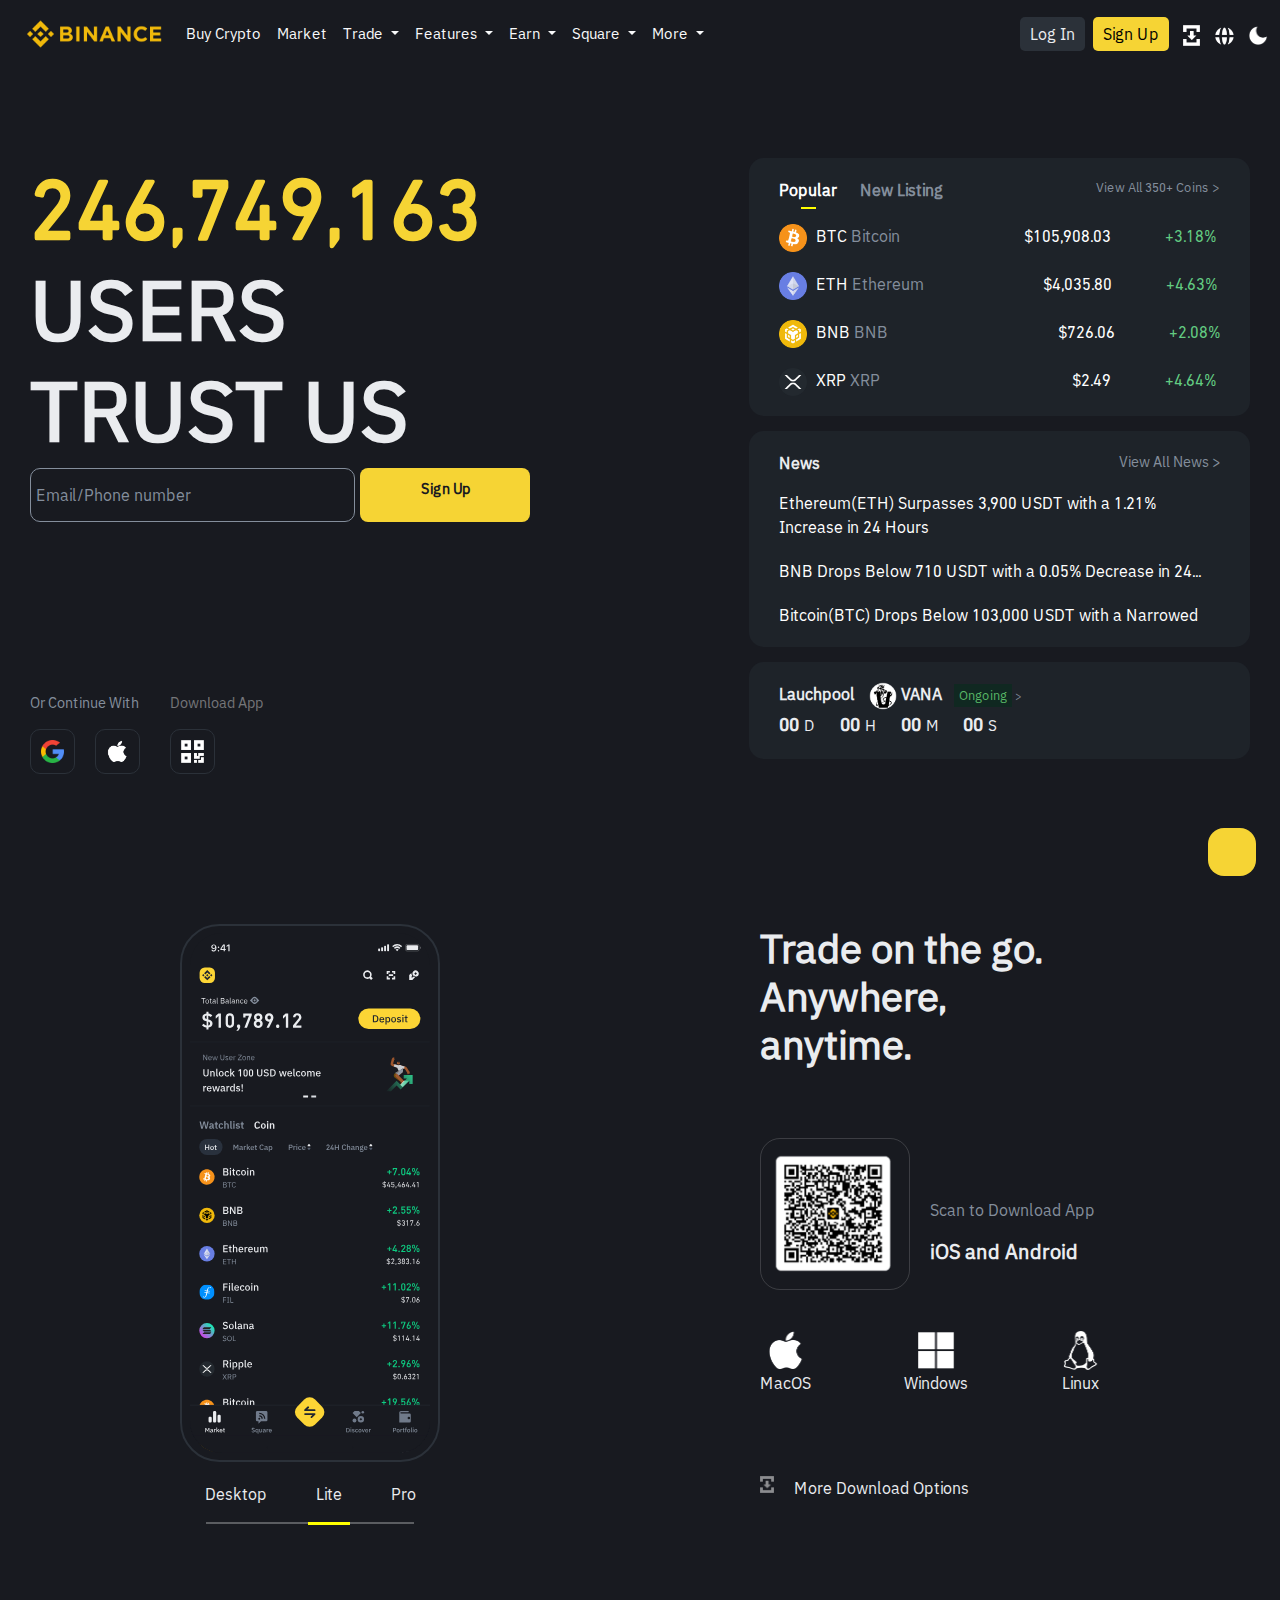
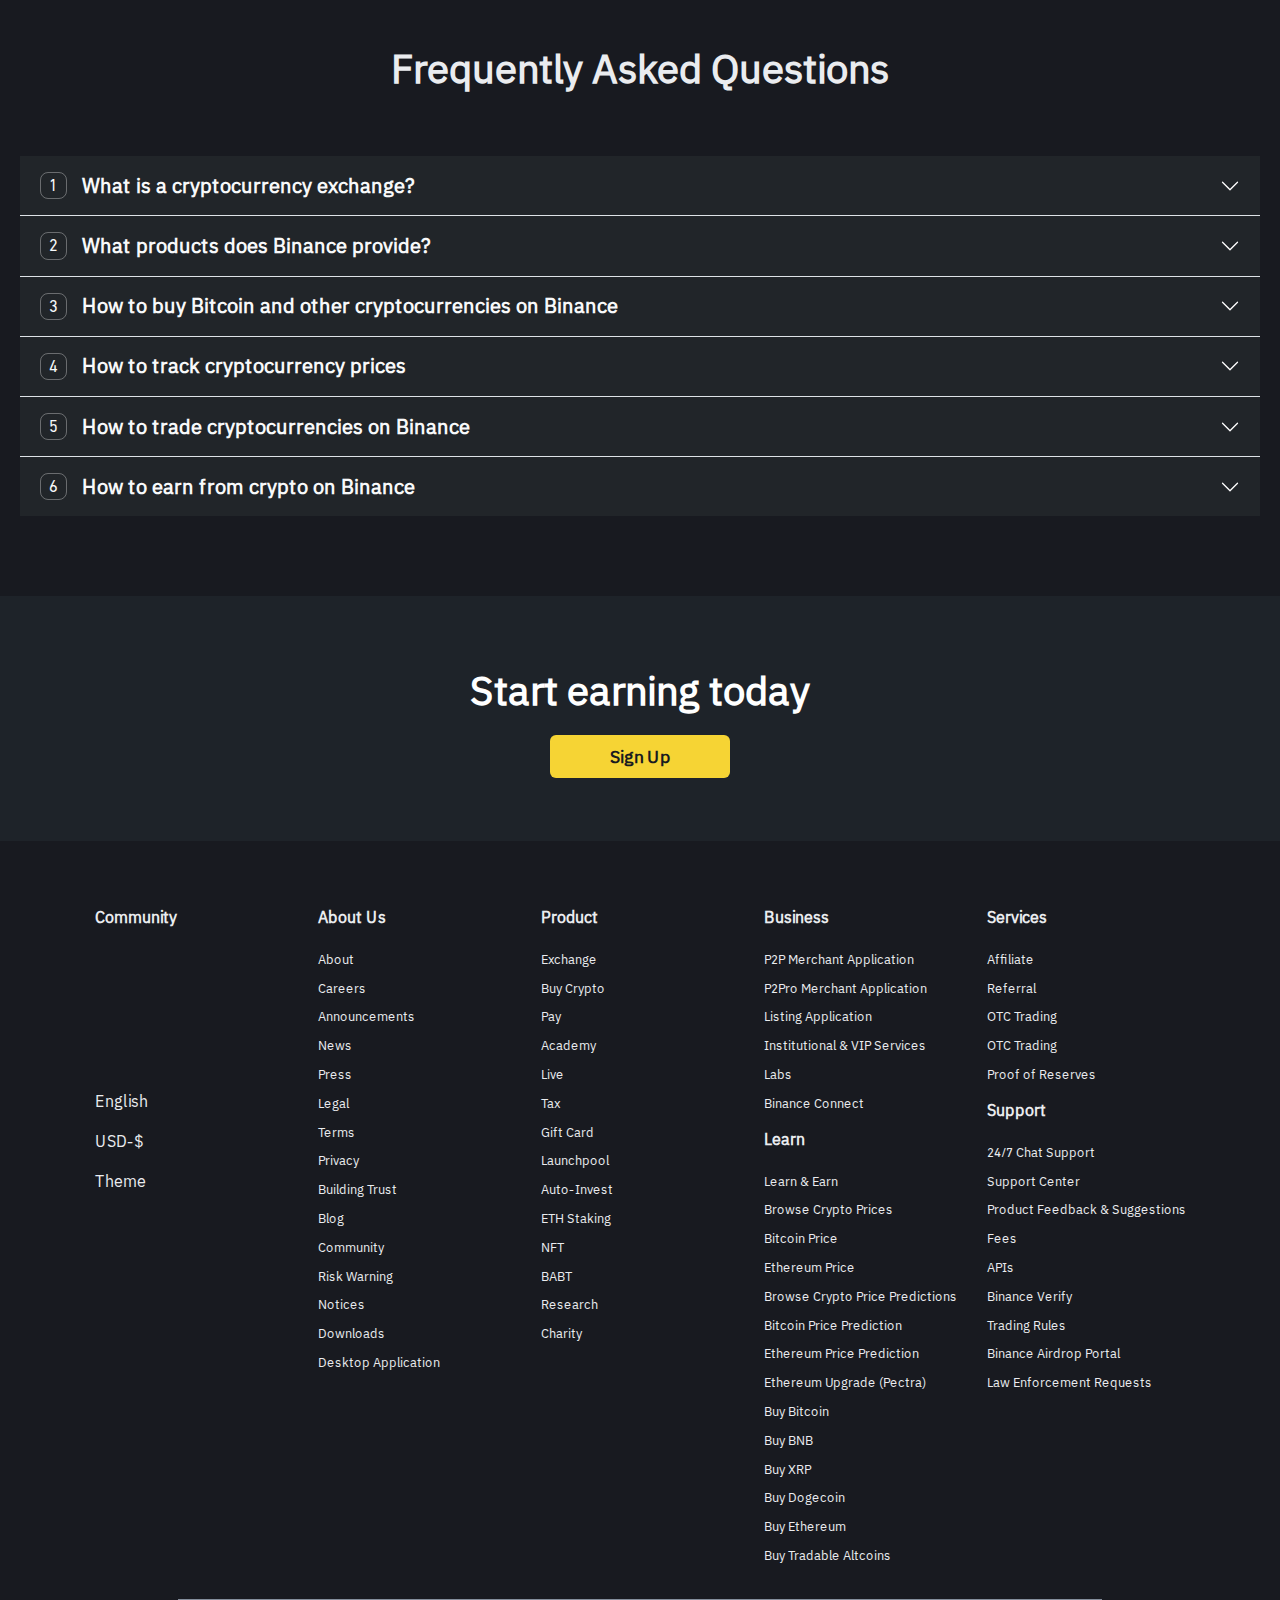
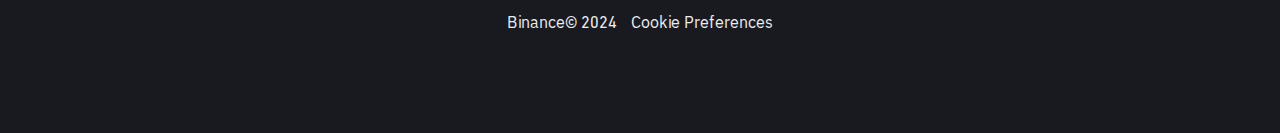
==== index.html @ 3553afa8 "All Files Added" ====
<!DOCTYPE html>
<html lang="en">
<head>
    <meta charset="UTF-8">
    <meta name="viewport" content="width=device-width, initial-scale=1.0">
    <link href="https://cdn.jsdelivr.net/npm/bootstrap@5.3.3/dist/css/bootstrap.min.css" rel="stylesheet" integrity="sha384-QWTKZyjpPEjISv5WaRU9OFeRpok6YctnYmDr5pNlyT2bRjXh0JMhjY6hW+ALEwIH" crossorigin="anonymous">
    <title>Binance</title>
    <link rel="website icon" type="png" href="./multimedia/image/Binance_Logo (2).png">
    <link rel="stylesheet" href="https://cdnjs.cloudflare.com/ajax/libs/font-awesome/6.7.1/css/all.min.css" integrity="sha512-5Hs3dF2AEPkpNAR7UiOHba+lRSJNeM2ECkwxUIxC1Q/FLycGTbNapWXB4tP889k5T5Ju8fs4b1P5z/iB4nMfSQ==" crossorigin="anonymous" referrerpolicy="no-referrer" />
    <link rel="stylesheet" href="/index.css">
    
</head>
<body>
    <nav class=".nav" >
        <nav class="navbar navbar-expand-lg " style="margin-top: -15px; margin-left: 15px;">
            <div class="container-fluid">
              <a class="navbar-brand" href="/index.html">
                <img src="/multimedia/image/binance logo.png" class="logo" alt="">
              </a>
              <button class="navbar-toggler" type="button" data-bs-toggle="collapse" data-bs-target="#navbarNavDropdown" aria-controls="navbarNavDropdown" aria-expanded="false" aria-label="Toggle navigation">
                <span class="navbar-toggler-icon"></span>
              </button>
              <div class="collapse navbar-collapse" id="navbarNavDropdown">
                <ul class="navbar-nav">
                  <li class="nav-item">
                    <a class="nav-link active text-light" aria-current="page" href="#" style="font-size: 15px;">Buy Crypto</a>
                  </li>
                  <li class="nav-item">
                    <a class="nav-link text-light" href="/pages/Market.html" style="font-size: 15px;" >Market</a>
                  </li>
                  <li class="nav-item dropdown" style="font-size: 15px;" >
                    <a class="nav-link dropdown-toggle  text-light" href="#" role="button" data-bs-toggle="dropdown" aria-expanded="false">
                      Trade
                    </a>
                    <ul class="dropdown-menu bg-dark" style="font-size: 15px;">
                      <div class="dropdown-item bg-dark text-light">
                        <div>
                            <div style="color: rgb(92,100,113); margin-bottom: 20px;">Basic</div>
                            <div class="dropdown-item-menu">
                                <div style="margin-right: 10px;">
                                    <i class="fa-solid fa-check-to-slot" style="color: #e5ba1f;"></i>
                                </div>
                                <a style="text-decoration: none;" href="#">
                                    <div style="font-size: 14px;font-weight: 500;line-height: 22px; color: white;">Spot</div>
                                    <p style="width: 245px; text-wrap: wrap; font-size: 12px;font-weight: 400;line-height: 18px;color: rgb(92,100,113);">Buy and sell on the Spot market with advanced tools</p>
                                </a>
                            </div>
                            <div class="dropdown-item-menu">
                                <div style="margin-right: 10px;">
                                    <i class="fa-solid fa-check-to-slot" style="color: #e5ba1f;"></i>
                                </div>
                                <a style="text-decoration: none;" href="#">
                                    <div style="font-size: 14px;font-weight: 500;line-height: 22px; color: white;">Margin</div>
                                    <p style="width: 245px; text-wrap: wrap; font-size: 12px;font-weight: 400;line-height: 18px;color: rgb(92,100,113);">Increase your profits with leverage</p>
                                </a>
                            </div>
                            <div class="dropdown-item-menu">
                                <div style="margin-right: 10px;">
                                    <i class="fa-solid fa-check-to-slot" style="color: #e5ba1f;"></i>
                                </div>
                                <a style="text-decoration: none;" href="#">
                                    <div style="font-size: 14px;font-weight: 500;line-height: 22px; color: white;">P2P</div>
                                    <p style="width: 245px; text-wrap: wrap; font-size: 12px;font-weight: 400;line-height: 18px;color: rgb(92,100,113);">Buy & sell cryptocurrencies using bank transfer and 800+ options</p>
                                </a>
                            </div>
                            <div class="dropdown-item-menu">
                                <div style="margin-right: 10px;">
                                    <i class="fa-solid fa-check-to-slot" style="color: #e5ba1f;"></i>
                                </div>
                                <a style="text-decoration: none;" href="#">
                                    <div style="font-size: 14px;font-weight: 500;line-height: 22px; color: white;">Convert and Block Trade</div>
                                    <p style="width: 245px; text-wrap: wrap; font-size: 12px;font-weight: 400;line-height: 18px;color: rgb(92,100,113);">The easiest way to trade at all sizes</p>
                                </a>
                            </div>
                        </div>
                        <div>
                            <div style="color: rgb(92,100,113); margin-bottom: 20px">Advanced</div>
                            <div class="dropdown-item-menu">
                                <div style="margin-right: 10px;">
                                    <i class="fa-brands fa-bots" style="color: #FFD43B;"></i>
                                </div>
                                <a style="text-decoration: none;" href="#">
                                    <div style="font-size: 14px;font-weight: 500;line-height: 22px; color: white;">Trading Bots</div>
                                    <p style="width: 245px; text-wrap: wrap; font-size: 12px;font-weight: 400;line-height: 18px;color: rgb(92,100,113);">
                                        Trade smarter with our various automated strategies - easy, fast and reliable</p>
                                </a>
                            </div>
                            <div class="dropdown-item-menu">
                                <div style="margin-right: 10px;">
                                    <i class="fa-solid fa-circle-dollar-to-slot" style="color: #FFD43B;"></i>
                                </div>
                                <a style="text-decoration: none;" href="#">
                                    <div style="font-size: 14px;font-weight: 500;line-height: 22px; color: white;">Copy Trading</div>
                                    <p style="width: 245px; text-wrap: wrap; font-size: 12px;font-weight: 400;line-height: 18px;color: rgb(92,100,113);">
                                        Follow the most popular traders</p>
                                </a>
                            </div>
                            <div class="dropdown-item-menu">
                                <div style="margin-right: 10px;">
                                    <i class="fa-solid fa-circle-dollar-to-slot" style="color: #FFD43B;"></i>
                                </div>
                                <a style="text-decoration: none;" href="#">
                                    <div style="font-size: 14px;font-weight: 500;line-height: 22px; color: white;">APIs</div>
                                    <p style="width: 245px; text-wrap: wrap; font-size: 12px;font-weight: 400;line-height: 18px;color: rgb(92,100,113);">
                                        Unlimited opportunities with one key</p>
                                </a>
                            </div>
                        </div>
                      </div>
                    </ul>
                  </li>
                  <li class="nav-item dropdown" style="font-size: 15px;">
                    <a class="nav-link dropdown-toggle  text-light" href="#" role="button" data-bs-toggle="dropdown" aria-expanded="false">
                      Features
                    </a>
                    <ul class="dropdown-menu bg-dark" style="font-size: 15px;">
                        <div class="dropdown-item bg-dark text-light">
                            <div>
                                
                                <div class="dropdown-item-menu">
                                    <div style="margin-right: 10px;">
                                        <i class="fa-solid fa-circle-dollar-to-slot" style="color: #FFD43B;"></i>
                                    </div>
                                    <a style="text-decoration: none;" href="#">
                                        <div style="font-size: 14px;font-weight: 500;line-height: 22px; color: white;">
                                            USDⓈ-M Futures
                                        </div>
                                        <p style="width: 245px; text-wrap: wrap; font-size: 12px;font-weight: 400;line-height: 18px;color: rgb(92,100,113);">
                                            Contracts settled in USDT and USDC </p>
                                    </a>
                                </div>
                                <div class="dropdown-item-menu">
                                    <div style="margin-right: 10px;">
                                        <i class="fa-solid fa-circle-dollar-to-slot" style="color: #FFD43B;"></i>
                                    </div>
                                    <a style="text-decoration: none;" href="#">
                                        <div style="font-size: 14px;font-weight: 500;line-height: 22px; color: white;">COIN-M Futures</div>
                                        <p style="width: 245px; text-wrap: wrap; font-size: 12px;font-weight: 400;line-height: 18px;color: rgb(92,100,113);">
                                            Contracts settled in cryptocurrency
                                        </p>
                                    </a>
                                </div>
                                <div class="dropdown-item-menu">
                                    <div style="margin-right: 10px;">
                                        <i class="fa-solid fa-circle-dollar-to-slot" style="color: #FFD43B;"></i>
                                    </div>
                                    <a style="text-decoration: none;" href="#">
                                        <div style="font-size: 14px;font-weight: 500;line-height: 22px; color: white;">Options</div>
                                        <p style="width: 245px; text-wrap: wrap; font-size: 12px;font-weight: 400;line-height: 18px;color: rgb(92,100,113);">
                                            USDT Options with limited downside and affordable entry</p>
                                    </a>
                                </div>
                            </div>
                    </ul>
                  </li>
                  <li class="nav-item dropdown" style="font-size: 15px;">
                    <a class="nav-link dropdown-toggle  text-light" href="#" role="button" data-bs-toggle="dropdown" aria-expanded="false">
                      Earn
                    </a>
                    <ul class="dropdown-menu bg-dark" style="font-size: 15px;">
                        <div class="dropdown-item bg-dark text-light">
                            <div>
                                
                                <div class="dropdown-item-menu">
                                    <div style="margin-right: 10px;">
                                        <i class="fa-solid fa-circle-dollar-to-slot" style="color: #FFD43B;"></i>
                                    </div>
                                    <a style="text-decoration: none;" href="#">
                                        <div style="font-size: 14px;font-weight: 500;line-height: 22px; color: white;">
                                            Overview
                                        </div>
                                        <p style="width: 245px; text-wrap: wrap; font-size: 12px;font-weight: 400;line-height: 18px;color: rgb(92,100,113);">
                                            One-stop portal for all Earn products </p>
                                    </a>
                                </div>
                                <div class="dropdown-item-menu">
                                    <div style="margin-right: 10px;">
                                        <i class="fa-solid fa-circle-dollar-to-slot" style="color: #FFD43B;"></i>
                                    </div>
                                    <a style="text-decoration: none;" href="#">
                                        <div style="font-size: 14px;font-weight: 500;line-height: 22px; color: white;">Simple Earn</div>
                                        <p style="width: 245px; text-wrap: wrap; font-size: 12px;font-weight: 400;line-height: 18px;color: rgb(92,100,113);">
                                            Earn passive income on 300+ crypto assets with flexible and locked terms
                                        </p>
                                    </a>
                                </div>
                                <div class="dropdown-item-menu">
                                    <div style="margin-right: 10px;">
                                        <i class="fa-solid fa-circle-dollar-to-slot" style="color: #FFD43B;"></i>
                                    </div>
                                    <a style="text-decoration: none;" href="#">
                                        <div style="font-size: 14px;font-weight: 500;line-height: 22px; color: white;">Advanced Earn</div>
                                        <p style="width: 245px; text-wrap: wrap; font-size: 12px;font-weight: 400;line-height: 18px;color: rgb(92,100,113);">
                                            Maximize your returns with our advanced yield investment products</p>
                                    </a>
                                </div>
                                <div class="dropdown-item-menu">
                                    <div style="margin-right: 10px;">
                                        <i class="fa-solid fa-circle-dollar-to-slot" style="color: #FFD43B;"></i>
                                    </div>
                                    <a style="text-decoration: none;" href="#">
                                        <div style="font-size: 14px;font-weight: 500;line-height: 22px; color: white;">Loans</div>
                                        <p style="width: 245px; text-wrap: wrap; font-size: 12px;font-weight: 400;line-height: 18px;color: rgb(92,100,113);">
                                            Access quick and easy loans with competitive rates</p>
                                    </a>
                                </div>
                            </div>
                    </ul>
                  </li>
                  <li class="nav-item dropdown" style="font-size: 15px;">
                    <a class="nav-link dropdown-toggle  text-light" href="#" role="button" data-bs-toggle="dropdown" aria-expanded="false">
                      Square
                    </a>
                    <ul class="dropdown-menu bg-dark" style="font-size: 15px;">
                        <div class="dropdown-item bg-dark text-light">
                            <div>
                                
                                <div class="dropdown-item-menu">
                                    <div style="margin-right: 10px;">
                                        <i class="fa-solid fa-circle-dollar-to-slot" style="color: #FFD43B;"></i>
                                    </div>                                    <a style="text-decoration: none;" href="#">
                                        <div style="font-size: 14px;font-weight: 500;line-height: 22px; color: white;">Square</div>
                                        <p style="width: 245px; text-wrap: wrap; font-size: 12px;font-weight: 400;line-height: 18px;color: rgb(92,100,113);">
                                            Stay informed with everything crypto</p>
                                    </a>
                                </div>
                                <div class="dropdown-item-menu">
                                    <div style="margin-right: 10px;">
                                        <i class="fa-solid fa-circle-dollar-to-slot" style="color: #FFD43B;"></i>
                                    </div>                                    <a style="text-decoration: none;" href="#">
                                        <div style="font-size: 14px;font-weight: 500;line-height: 22px; color: white;">Academy (Learn & Earn)</div>
                                        <p style="width: 245px; text-wrap: wrap; font-size: 12px;font-weight: 400;line-height: 18px;color: rgb(92,100,113);">
                                            Earn crypto by learning about blockchain</p>
                                    </a>
                                </div>
                                <div class="dropdown-item-menu">
                                    <div style="margin-right: 10px;">
                                        <i class="fa-solid fa-circle-dollar-to-slot" style="color: #FFD43B;"></i>
                                    </div>                                    
                                    <a style="text-decoration: none;" href="#">
                                        <div style="font-size: 14px;font-weight: 500;line-height: 22px; color: white;">Blog</div>
                                        <p style="width: 245px; text-wrap: wrap; font-size: 12px;font-weight: 400;line-height: 18px;color: rgb(92,100,113);">
                                            Expand your knowledge and get the latest insights</p>
                                    </a>
                                </div>
                                <div class="dropdown-item-menu">
                                    <div style="margin-right: 10px;">
                                        <i class="fa-solid fa-circle-dollar-to-slot" style="color: #FFD43B;"></i>
                                    </div>                                    <a style="text-decoration: none;" href="#">
                                        <div style="font-size: 14px;font-weight: 500;line-height: 22px; color: white;">Research</div>
                                        <p style="width: 245px; text-wrap: wrap; font-size: 12px;font-weight: 400;line-height: 18px;color: rgb(92,100,113);">
                                            Institutional-grade analysis, in-depth insights, and more</p>
                                    </a>
                                </div>
                            </div>
                    </ul>
                  </li>
                  <li class="nav-item dropdown" style="font-size: 15px;">
                    <a class="nav-link dropdown-toggle  text-light" href="#" role="button" data-bs-toggle="dropdown" aria-expanded="false">
                      More
                    </a>
                    <ul class="dropdown-menu bg-dark" style="font-size: 15px;">
                        <div class="dropdown-item bg-dark text-light">
                          <div>
                              
                              <div class="dropdown-item-menu">
                                <div style="margin-right: 10px;">
                                    <i class="fa-solid fa-circle-dollar-to-slot" style="color: #FFD43B;"></i>
                                </div>                                  <a style="text-decoration: none;" href="#">
                                      <div style="font-size: 14px;font-weight: 500;line-height: 22px; color: white;">VIP & Institutional</div>
                                      <p style="width: 245px; text-wrap: wrap; font-size: 12px;font-weight: 400;line-height: 18px;color: rgb(92,100,113);">
                                        Your trusted digital asset platform for VIPs and institutions</p>
                                  </a>
                              </div>
                              <div class="dropdown-item-menu">
                                <div style="margin-right: 10px;">
                                    <i class="fa-solid fa-circle-dollar-to-slot" style="color: #FFD43B;"></i>
                                </div>                                  <a style="text-decoration: none;" href="#">
                                      <div style="font-size: 14px;font-weight: 500;line-height: 22px; color: white;">Launchpool</div>
                                      <p style="width: 245px; text-wrap: wrap; font-size: 12px;font-weight: 400;line-height: 18px;color: rgb(92,100,113);">
                                        Discover and gain access to new token launches</p>
                                  </a>
                              </div>
                              <div class="dropdown-item-menu">
                                <div style="margin-right: 10px;">
                                    <i class="fa-solid fa-circle-dollar-to-slot" style="color: #FFD43B;"></i>
                                </div>                                  <a style="text-decoration: none;" href="#">
                                      <div style="font-size: 14px;font-weight: 500;line-height: 22px; color: white;">Megadrop</div>
                                      <p style="width: 245px; text-wrap: wrap; font-size: 12px;font-weight: 400;line-height: 18px;color: rgb(92,100,113);">
                                        Lock your BNB and complete Web3 quests for boosted airdrop rewards</p>
                                  </a>
                              </div>
                              <div class="dropdown-item-menu">
                                <div style="margin-right: 10px;">
                                    <i class="fa-solid fa-circle-dollar-to-slot" style="color: #FFD43B;"></i>
                                </div>                                  <a style="text-decoration: none;" href="#">
                                      <div style="font-size: 14px;font-weight: 500;line-height: 22px; color: white;">Mining Pool</div>
                                      <p style="width: 245px; text-wrap: wrap; font-size: 12px;font-weight: 400;line-height: 18px;color: rgb(92,100,113);">
                                        Mine more rewards by connecting to the pool</p>
                                  </a>
                              </div>
                              <div class="dropdown-item-menu">
                                <div style="margin-right: 10px;">
                                    <i class="fa-solid fa-circle-dollar-to-slot" style="color: #FFD43B;"></i>
                                </div>                                  <a style="text-decoration: none;" href="#">
                                      <div style="font-size: 14px;font-weight: 500;line-height: 22px; color: white;">Pay</div>
                                      <p style="width: 245px; text-wrap: wrap; font-size: 12px;font-weight: 400;line-height: 18px;color: rgb(92,100,113);">
                                        Send, receive and spend crypto</p>
                                  </a>
                              </div>
                          </div>
                          <div>
                              
                              
                              <div class="dropdown-item-menu">
                                <div style="margin-right: 10px;">
                                    <i class="fa-solid fa-circle-dollar-to-slot" style="color: #FFD43B;"></i>
                                </div>                                  <a style="text-decoration: none;" href="#">
                                      <div style="font-size: 14px;font-weight: 500;line-height: 22px; color: white;">NFT</div>
                                      <p style="width: 245px; text-wrap: wrap; font-size: 12px;font-weight: 400;line-height: 18px;color: rgb(92,100,113);">
                                        Explore NFTs from creators worldwide</p>
                                  </a>
                              </div>
                              <div class="dropdown-item-menu">
                                <div style="margin-right: 10px;">
                                    <i class="fa-solid fa-circle-dollar-to-slot" style="color: #FFD43B;"></i>
                                </div>                                  <a style="text-decoration: none;" href="#">
                                      <div style="font-size: 14px;font-weight: 500;line-height: 22px; color: white;">Fan Token</div>
                                      <p style="width: 245px; text-wrap: wrap; font-size: 12px;font-weight: 400;line-height: 18px;color: rgb(92,100,113);">
                                        Discover an all-new fandom and unlock unlimited fan experiences</p>
                                  </a>
                              </div>
                              <div class="dropdown-item-menu">
                                <div style="margin-right: 10px;">
                                    <i class="fa-solid fa-circle-dollar-to-slot" style="color: #FFD43B;"></i>
                                </div>                                  <a style="text-decoration: none;" href="#">
                                      <div style="font-size: 14px;font-weight: 500;line-height: 22px; color: white;">Binance Wallet</div>
                                      <p style="width: 245px; text-wrap: wrap; font-size: 12px;font-weight: 400;line-height: 18px;color: rgb(92,100,113);">
                                        Meet the next-generation Web3 wallet</p>
                                  </a>
                              </div>
                              <div class="dropdown-item-menu">
                                <div style="margin-right: 10px;">
                                    <i class="fa-solid fa-circle-dollar-to-slot" style="color: #FFD43B;"></i>
                                </div>                                  <a style="text-decoration: none;" href="#">
                                      <div style="font-size: 14px;font-weight: 500;line-height: 22px; color: white;">BNB Chain</div>
                                      <p style="width: 245px; text-wrap: wrap; font-size: 12px;font-weight: 400;line-height: 18px;color: rgb(92,100,113);">
                                        The most popular blockchain to build your own dApp</p>
                                  </a>
                              </div>
                              <div class="dropdown-item-menu">
                                <div style="margin-right: 10px;">
                                    <i class="fa-solid fa-circle-dollar-to-slot" style="color: #FFD43B;"></i>
                                </div>                                  <a style="text-decoration: none;" href="#">
                                      <div style="font-size: 14px;font-weight: 500;line-height: 22px; color: white;"> Charity</div>
                                      <p style="width: 245px; text-wrap: wrap; font-size: 12px;font-weight: 400;line-height: 18px;color: rgb(92,100,113);">
                                        Blockchain empowers charity to be more transparent, efficient, and traceable</p>
                                  </a>
                              </div>
                          </div>
                        </div>
                      </ul>
                  </li>
                </ul>
              </div>
              <div>
                <a href=""><i class="fa-solid fa-magnifying-glass"></i></a>
                <a href="/pages/Log-in.html" class="login"><button>Log In</button></a>
                <a href="/pages/Sign-up.html" class="Sign-up"><button style="color: black;">Sign Up</button></a>
                <a href="#"><img src="./multimedia/image/app-download.png" class="icon-img" alt=""></a>
                <a href="#"><img src="./multimedia/image/globe.png" class="icon-img-2" alt=""></a>
                <a href="#"><img src="./multimedia/image/moon.png" class="icon-img-2" alt=""></a>
              </div>
            </div>
          </nav>
    </nav>
    <section class="sec-1">
        <div class="parent-1">
            <div>
                <h1>
                    <div style="color: var(--primary-color);" class="child">246,749,163</div>
                    <div style="font-weight: 770;" class="child">USERS</div>
                    <div style="font-weight: 750;" class="child">TRUST US</div>
                </h1>
                    <div>
                        <form action="" style="display: flex; gap: 5px;">
                            <input type="text" placeholder="Email/Phone number" class="input">
                            <a href="/pages/Sign-up.html" style="background-color:var(--primary-color); font-size: .9em; border-radius: 8px; width: 170px; padding: 10px 10px; text-decoration: none; color: var(--black); text-align: center; font-weight: 600;" id="clear">Sign Up</button></a>
                        </form>
                    </div>
                    <div style="margin-top: 170px; display: flex; gap: 30px;">
                        <div>
                            <div style="color: var(--light-color); font-size: .9em;">Or Continue With</div>
                            <div style="display: flex; gap: 20px;">
                                <a href="#"><img class="icon-qr-app" src="./multimedia/image/google.png" alt="google"></a>
                                <a href="#"><img class="icon-qr-app" src="./multimedia/image/apple.png" alt="apple"></a>
                            </div>
                        </div>
                        <div>
                            
                            <div style="color: rgba(255, 255, 255, 0.404); font-size: .9em;">Download App</div>
                            
                            <a href="#">
                                <img class="icon-qr-app"  id="card-app-hover" src="./multimedia/image/qr-app.png" alt="qr-app">
                                    <div class="card-app">
                                        <div style="font-size: .8em; display: block;">Scan to Download App <div>iOS & Android</div></div>
                                        <img style="width: 160px; " src="./multimedia/image/app-qr-code.png" alt="qr-code">
                                        <div style="font-size: .8em; background-color:rgb(246,212,52) ; color: black; border-radius: 7px; padding: 5px 7px;">More Download Options</div>
                                    </div>
                            </a>
                        </div>
                    </div>
            </div>
            <div class="cad">
                <div class="card-1">
                    <div style="display: flex; justify-content: space-between;">
                        <a style="display: inline; text-decoration: none; color: white; font-weight: 600;" href="">Popular
                            <div style="border: thin solid yellow; margin-left: auto;margin-right: auto; margin-top: 5px; width: 15px;">

                            </div>
                            <a style="display: inline; text-decoration: none; margin-right: 130px; color: rgb(132,142,156); font-weight: 600;" href="">New Listing</a>
                         </a>
                         
                         <a style="display: inline; text-decoration: none;  font-size: .8em; color: rgb(132,142,156)" href="">View All 350+ Coins ></a>
                    </div>
                    <div style="display: flex;">
                        <div style="margin-top: 15px;">
                            <a href="#" style="text-decoration: none; margin-bottom: 20px;  color: white; display: block;">
                                <img class="card-1-icon" src="./multimedia/image/btc.png" alt="btc">
                                <span id="clear">
                                    <span style="font-weight: 570;">BTC</span> <span style="color: rgb(132,142,156);">Bitcoin</span> <span style="margin-left: 120px;">$105,908.03</span>
                                </span>
                                <span style="color: rgb(99,203,130); margin-left: 50px;">+3.18%</span>
                            </a>
                            <a href="#" style="text-decoration: none; margin-bottom: 20px;  color: white; display: block;">
                                <img class="card-1-icon" src="./multimedia/image/etherium.png" alt="btc">
                                <span id="clear">
                                    <span style="font-weight: 570;">ETH</span> <span style="color: rgb(132,142,156);">Ethereum</span> <span style="margin-left: 115px;">$4,035.80</span>
                                </span>
                                <span style="color: rgb(99,203,130); margin-left: 50px;">+4.63%</span>
                            </a>
                            <a href="#" style="text-decoration: none; margin-bottom: 20px;color: white; display: block;">
                                <img class="card-1-icon" src="./multimedia/image/bnb.png" alt="btc">
                                <span id="clear">
                                    <span style="font-weight: 570;">BNB</span> <span style="color: rgb(132,142,156);">BNB</span> <span style="margin-left: 166px;">$726.06</span>
                                </span>
                                <span style="color: rgb(99,203,130); margin-left: 50px;">+2.08%</span>
                            </a>
                            <a href="#" style="text-decoration: none; color: white; display: block;">
                                <img class="card-1-icon" src="./multimedia/image/xrp.png" alt="btc">
                                <span id="clear">
                                    <span  style="font-weight: 570;">XRP</span> <span style="color: rgb(132,142,156);">XRP</span> <span style="margin-left: 188px;">$2.49</span>
                                </span>
                                <span style="color: rgb(99,203,130); margin-left: 50px;">+4.64%</span>
                            </a>
                        </div>
                    </div>
                </div>
                <div class="card-2">
                    <div style="display: flex; justify-content: space-between;">
                        <p style="font-weight: 600;">News</p>
                        <a href="#" style="text-decoration: inherit; color:rgb(132,142,156); font-size: .9em;">View All News ></a>
                    </div>
                    <div>
                        <a style="display: block; text-decoration: none; color: white;" id="clear" href="">Ethereum(ETH) Surpasses 3,900 USDT with a 1.21% <div>Increase in 24 Hours</div></a>
                        <a style="display: block; text-decoration: none; margin-top: 20px; color: white;" id="clear" href="">BNB Drops Below 710 USDT with a 0.05% Decrease in 24...</a>
                        <a style="display: block; text-decoration: none; color: white; margin-top: 20px;" id="clear" href="">Bitcoin(BTC) Drops Below 103,000 USDT with a Narrowed</a>
                    </div>
                </div>
                    <a class="card-3" href="#">
                        <p style="font-weight: 600; display: inline;">Lauchpool</p>
                        <img style="width: 28px; margin-left: 10px;" src="./multimedia/image/vanna.png" alt="">
                        <p style="font-weight: 600; display: inline;">VANA</p>
                        <div style="background-color: rgb(16,40,33); display: inline; padding: 3px 5px; color: rgb(88,183,102); font-size: .8em; margin-left: 8px;">Ongoing</div><span style="color: rgb(132,142,156); font-size: .7em;">  ></span>
                        <div style="font-weight: 600; font-size: 1.2em;">
                            <span>00 <span style="font-size: .8em; font-weight: 100;">D</span></span>     
                            <span style="margin-left: 20px;">00 <span style="font-size: .8em; font-weight: 100;">H</span>
                            <span style="margin-left: 20px;">00 <span style="font-size: .8em; font-weight: 100;">M</span>
                            <span style="margin-left: 20px;">00 <span style="font-size: .8em; font-weight: 100;">S</span>
                        </div>
                        </a>
                </div>
            </div>
        </div>
    </section>
    <section class="sec-2">
        <div class="parent-2">
            <div id="phone" >
                 <img  src="./multimedia/image/download-lite-dark-en (1).svg" alt="">
                <div style="display: flex; justify-content: space-around; margin-top: 20px;">
                    <p>Desktop</p>
                    <p>Lite</p>
                    <p>Pro</p>
                </div>

                <!-- dashline -->
                <div style="width: 80%; height: 2px; background-color: rgba(255, 255, 255, 0.295); margin-left: 26px; position: relative;">
                    <div style="width: 20%; height: 3px; background-color: yellow; margin-left: 102px; position: absolute; bottom: -0.5px;"></div>
                </div>
            </div>
            <div class="sec-2-child-2">
                <h2 class="sec-2-h1">Trade on the go. Anywhere, anytime.</h2>
                <div style="display: flex; gap: 20px; margin-top: 70px;">
                    <img class="sec-2-qr-app" src="./multimedia/image/app-qr-code.png" alt="">
                    <div style="margin-top: 60px;">
                        <p style="font-weight: 400 !important; font-size: 16px !important; line-height: 24px !important; color: var(--light-color);">Scan to Download App</p>
                        <p style="font-size: 20px !important; font-weight: 600 !important; line-height: 28px !important; margin-bottom: -50px;">iOS and Android</p>
                    </div>
                </div>
                <div class="sec-2-child-2-menu">
                    <div style="text-align: center;">
                        <img class="sec-2-icon" src="./multimedia/image/apple.png" alt="">
                        <p>MacOS</p>
                    </div>
                    <div style="text-align: center;">
                        <img class="sec-2-icon" src="./multimedia/image/Windows.png" alt="">
                        <p>Windows</p>
                    </div>
                    <div style="text-align: center;">
                        <img class="sec-2-icon" src="./multimedia/image/linux.png" alt="">
                        <p>Linux</p>
                    </div>
                </div>
                <a style="display: flex; margin-top: 65px;text-decoration: none; gap: 20px;" href="">
                    <img style=" width: 14px; height: fit-content; opacity: 50%; display: inline-block;" src="./multimedia/image/app-download.png" alt="">
                    <div style=" color: var(--white);">More Download Options</div>
                </a>
            </div>
        </div>
    </section>
    <section class="sec-3">
        <div class="parent-3">
            <h2 style="font-size: 40px !important; font-weight: 600 ; line-height: 48px ; margin-bottom: 64px ; text-align: center ;">Frequently Asked Questions</h2>
            <div>
                <div class="accordion accordion-flush" id="accordionFlushExample">
                    <div class="accordion-item">
                      <h2 class="accordion-header">
                        <button class="accordion-button collapsed bg-dark text-light fw-semibold fs-5" type="button" data-bs-toggle="collapse" data-bs-target="#flush-collapseOne" aria-expanded="false" aria-controls="flush-collapseOne">
                            <div class="accord-num">1</div>
                            What is a cryptocurrency exchange?
                        </button>
                      </h2>
                      <div id="flush-collapseOne" class="accordion-collapse collapse" data-bs-parent="#accordionFlushExample">
                        <div class="accordion-body  bg-dark text-light"><span style="color: var(--primary-color);">Cryptocurrency</span> exchanges are digital marketplaces that enable users to buy and sell cryptocurrencies like <span style="color: var(--primary-color);">Bitcoin</span>, <span style="color: var(--primary-color);">Ethereum</span>, and <span style="color: var(--primary-color);">Tether</span>. The Binance exchange is the largest crypto exchange by trade volume.</div>
                      </div>
                    </div>
                    <div class="accordion-item">
                      <h2 class="accordion-header">
                        <button class="accordion-button collapsed bg-dark text-light fw-semibold fs-5" type="button" data-bs-toggle="collapse" data-bs-target="#flush-collapseTwo" aria-expanded="false" aria-controls="flush-collapseTwo">
                            <div class="accord-num">2</div>
                            What products does Binance provide?
                        </button>
                      </h2>
                      <div id="flush-collapseTwo" class="accordion-collapse collapse" data-bs-parent="#accordionFlushExample">
                        <div class="accordion-body bg-dark text-light">
                            <p>Binance is the world's leading cryptocurrency exchange, catering to 235 million registered users in over 180 countries. With low fees and over 350 cryptocurrencies to trade, Binance is the preferred exchange to trade Bitcoin, Altcoins, and other virtual assets.</p>
                            <p>With Binance users can:</p>
                            <ul>
                                <li>
                                    Trade hundreds of cryptocurrencies on <span style="color: var(--primary-color);">Spot</span>, <span style="color: var(--primary-color);">Margin</span>, and <span style="color: var(--primary-color);">Features</span> market
                                </li>
                                <li>
                                    Buy and sell cryptocurrencies with <span style="color: var(--primary-color);">Binance P2P </span>.
                                </li>
                                <li>
                                    Earn interest on your crypto with <span style="color: var(--primary-color);">Binance Earn </span>.
                                </li>
                                <li>
                                    Buy or earn new tokens on <span style="color: var(--primary-color);">Binance Launchpad </span>.
                                </li>
                                <li>
                                    Trade, stake, and loan NFTs on  <span style="color: var(--primary-color);">Binance NFT </span>marketplace.
                                </li>
                            </ul>
                        </div>
                      </div>
                    </div>
                    <div class="accordion-item">
                      <h2 class="accordion-header">
                        <button class="accordion-button collapsed bg-dark text-light fw-semibold fs-5" type="button" data-bs-toggle="collapse" data-bs-target="#flush-collapseThree" aria-expanded="false" aria-controls="flush-collapseThree">
                            <div class="accord-num">3</div>
                         How to buy Bitcoin and other cryptocurrencies on Binance
                        </button>
                      </h2>
                      <div id="flush-collapseThree" class="accordion-collapse collapse" data-bs-parent="#accordionFlushExample">
                        <div class="accordion-body bg-dark text-light">
                            There are several ways to buy cryptocurrencies on Binance. You can use a credit/debit card, cash balance, or Apple Pay/Google Pay to <span style="color: var(--primary-color);"> purchase crypto</span> on Binance. Before getting started, please make sure you’ve completed <span style="color: var(--primary-color);"> Identity Verification </span>for your Binance account.</div>
                      </div>
                    </div>
                    <div class="accordion-item">
                        <h2 class="accordion-header">
                          <button class="accordion-button collapsed bg-dark text-light fw-semibold fs-5" type="button" data-bs-toggle="collapse" data-bs-target="#flush-collapseFour" aria-expanded="false" aria-controls="flush-collapseFour">
                            <div class="accord-num">4</div>
                            How to track cryptocurrency prices
                          </button>
                        </h2>
                        <div id="flush-collapseFour" class="accordion-collapse collapse" data-bs-parent="#accordionFlushExample">
                          <div class="accordion-body bg-dark text-light">
                            The easiest way to track the latest cryptocurrency prices, trading volumes, trending altcoins, and market cap is the <span style="color: var(--primary-color);"> Binance Cryptocurrency Directory</span>. Click on the coins to know historical coin prices, 24-hour trading volume, and the price of cryptocurrencies like  <span style="color: var(--primary-color);">Bitcoin</span>, <span style="color: var(--primary-color);">Ethereum</span>, <span style="color: var(--primary-color);">BNB</span> and others in real-time.
                            </div>
                        </div>
                      </div>
                      <div class="accordion-item">
                      <h2 class="accordion-header">
                        <button class="accordion-button collapsed bg-dark text-light fw-semibold fs-5" type="button" data-bs-toggle="collapse" data-bs-target="#flush-collapseFive" aria-expanded="false" aria-controls="flush-collapseFive">
                            <div class="accord-num">5</div>
                            How to trade cryptocurrencies on Binance
                        </button>
                      </h2>
                      <div id="flush-collapseFive" class="accordion-collapse collapse" data-bs-parent="#accordionFlushExample">
                        <div class="accordion-body bg-dark text-light">
                            You can trade hundreds of cryptocurrencies on Binance via the <span style="color: var(--primary-color);">Spot</span>, <span style="color: var(--primary-color);">Margin</span>, <span style="color: var(--primary-color);"> Futures</span> and <span style="color: var(--primary-color);">Options</span>markets. To <span style="color: var(--primary-color);">begin trading </span>, users need to register an account, complete identity verification, buy/deposit crypto, and start trading.
                        </div>
                      </div>
                    </div>
                    <div class="accordion-item">
                        <h2 class="accordion-header">
                          <button class="accordion-button collapsed bg-dark text-light fw-semibold fs-5" type="button" data-bs-toggle="collapse" data-bs-target="#flush-collapseSix" aria-expanded="false" aria-controls="flush-collapseSix">
                            <div class="accord-num">6</div>
                            How to earn from crypto on Binance
                          </button>
                        </h2>
                        <div id="flush-collapseSix" class="accordion-collapse collapse" data-bs-parent="#accordionFlushExample">
                          <div class="accordion-body bg-dark text-light">
                            Users can earn rewards on more than 180+ cryptocurrencies by using one of the products offered on <span style="color: var(--primary-color);">Binance Earn</span>. Our platform offers dozens of digital assets like <span style="color: var(--primary-color);">Bitcoin</span>, <span style="color: var(--primary-color);">Ethereum</span>, and stablecoins.
                          </div>
                        </div>
                      </div>
                  </div>
            </div>
        </div>
    </section>
    <section class="sec-4">
        <div class="parent-4">
            <h2 style="font-size: 40px !important; font-weight: 600 ; line-height: 48px ; margin-bottom: 30px ; text-align: center ;">Start earning today</h2>
                <a href="/pages/Sign-up.html" style="background-color:var(--primary-color); font-size: 1.1em; border-radius: 6px;  padding: 10px 60px; text-decoration: none; color: var(--black); text-align: center; font-weight: 600; margin-bottom: 30px ;" id="clear">Sign Up</a>
        </div>
    </section>
    <footer class="footer">
        <div class="parent-foot">
            <div class="foot-icon">
                <h3 class="f-h3" style="font-weight: 600; font-size: 16px; line-height: 24px; margin-bottom: 35px;">Community</h3>
                <div class="d-n" style="display: grid; grid-template-columns: 1fr 1fr 1fr 1fr; column-gap: 25px; row-gap: 40px; margin-bottom: 45px ;">
                    <i class="fa-brands fa-discord fa-xl"></i>
                    <i class="fa-brands fa-telegram fa-xl"></i>
                    <i class="fa-brands fa-tiktok fa-xl"></i>
                    <i class="fa-brands fa-facebook fa-xl"></i>
                    <i class="fa-brands fa-x-twitter fa-xl"></i>
                    <i class="fa-brands fa-reddit fa-xl"></i>
                    <i class="fa-brands fa-instagram fa-xl"></i>
                    <i class="fa-brands fa-youtube fa-xl"></i>
                    <i class="fa-brands fa-whatsapp fa-xl"></i>
                    <i class="fa-solid fa-ellipsis fa-xl"></i>
                </div>
                <div>
                    <i  class="fa-solid fa-globe fa-lg"></i>
                    <p style="display: inline-block;">English</p>
                </div>
                <div>
                    <i class="fa-solid fa-circle-dollar-to-slot fa-lg"></i>
                    <p style="display: inline-block;">USD-$</p>
                </div>
                <div>
                    <p style="display: inline-block;">Theme</p>
                    <i class="fa-solid fa-moon"></i>
                </div>
            </div>
            <div>
                <h3 class="f-h3" style="font-weight: 600; font-size: 16px; line-height: 24px;margin-bottom: 25px;">About Us</h3>
                <div class="d-n" style="font-size: .8em; line-height: 1em; font-weight: 590;">
                    <p><a href="/pages/About.html" id="color">About</a></p>
                    <p><a href="" id="color">Careers</a></p>
                    <p><a href="" id="color">Announcements</a></p>
                    <p><a href="" id="color">News</a></p>
                    <p><a href="" id="color">Press</a></p>
                    <p><a href="" id="color">Legal</a></p>
                    <p><a href="" id="color">Terms</a></p>
                    <p><a href="" id="color">Privacy</a></p>
                    <p><a href="" id="color">Building Trust</a></p>
                    <p><a href="" id="color">Blog</a></p>
                    <p><a href="" id="color">Community</a></p>
                    <p><a href="" id="color">Risk Warning</a></p>
                    <p><a href="" id="color">Notices</a></p>
                    <p><a href="" id="color">Downloads</a></p>
                    <p><a href="" id="color">Desktop Application</a></p>
                </div>
            </div>
            <div>
                <h3 class="f-h3" style="font-weight: 600; font-size: 16px; line-height: 24px;margin-bottom: 25px;">Product</h3>
                <div class="d-n" style="font-size: .8em; line-height: 1em; font-weight: 590;">
                    <p><a href="" id="color">Exchange</a></p>
                    <p><a href="" id="color">Buy Crypto</a></p>
                    <p><a href="" id="color">Pay</a></p>
                    <p><a href="" id="color">Academy</a></p>
                    <p><a href="" id="color">Live</a></p>
                    <p><a href="" id="color">Tax</a></p>
                    <p><a href="" id="color">Gift Card</a></p>
                    <p><a href="" id="color">Launchpool</a></p>
                    <p><a href="" id="color">Auto-Invest</a></p>
                    <p><a href="" id="color">ETH Staking</a></p>
                    <p><a href="" id="color">NFT</a></p>
                    <p><a href="" id="color">BABT</a></p>
                    <p><a href="" id="color">Research</a></p>
                    <p><a href="" id="color">Charity</a></p>
                </div>
            </div>
            <div>
                <h3 class="f-h3" style="font-weight: 600; font-size: 16px; line-height: 24px;margin-bottom: 25px;">Business</h3>
                <div class="d-n" style="font-size: .8em; line-height: 1em; font-weight: 590;">
                    <p><a href="" id="color">P2P Merchant Application</a></p>
                    <p><a href="" id="color">P2Pro Merchant Application</a></p>
                    <p><a href="" id="color">Listing Application</a></p>
                    <p><a href="" id="color">Institutional & VIP Services</a></p>
                    <p><a href="" id="color">Labs</a></p>
                    <p><a href="" id="color">Binance Connect</a></p>
                </div>
                <h3 class="f-h3" style="font-weight: 600; font-size: 16px; line-height: 24px;margin-bottom: 25px;">Learn</h3>
                <div class="d-n" style="font-size: .8em; line-height: 1em; font-weight: 590;">
                    <p><a href="" id="color">Learn & Earn</a></p>
                    <p><a href="" id="color">Browse Crypto Prices</a></p>
                    <p><a href="" id="color">Bitcoin Price</a></p>
                    <p><a href="" id="color">Ethereum Price</a></p>
                    <p><a href="" id="color">Browse Crypto Price Predictions</a></p>
                    <p><a href="" id="color">Bitcoin Price Prediction</a></p>
                    <p><a href="" id="color">Ethereum Price Prediction</a></p>
                    <p><a href="" id="color">Ethereum Upgrade (Pectra)</a></p>
                    <p><a href="" id="color">Buy Bitcoin</a></p>
                    <p><a href="" id="color">Buy BNB</a></p>
                    <p><a href="" id="color">Buy XRP</a></p>
                    <p><a href="" id="color">Buy Dogecoin</a></p>
                    <p><a href="" id="color">Buy Ethereum</a></p>
                    <p><a href="" id="color">Buy Tradable Altcoins</a></p>
                </div>
            </div>
            <div>
                <h3 class="f-h3" style="font-weight: 600; font-size: 16px; line-height: 24px;margin-bottom: 25px;">Services</h3>
                <div class="d-n" style="font-size: .8em; line-height: 1em; font-weight: 590;">
                    <p><a href="" id="color">Affiliate</a></p>
                    <p><a href="" id="color">Referral</a></p>
                    <p><a href="" id="color">OTC Trading</a></p>
                    <p><a href="" id="color">OTC Trading</a></p>
                    <p><a href="" id="color">Proof of Reserves</a></p>
                </div>
                <h3 class="f-h3" style="font-weight: 600; font-size: 16px; line-height: 24px;margin-bottom: 25px;">Support</h3>
                <div class="d-n" style="font-size: .8em; line-height: 1em; font-weight: 590;">
                    <p><a href="" id="color">24/7 Chat Support</a></p>
                    <p><a href="" id="color">Support Center</a></p>
                    <p><a href="" id="color">Product Feedback & Suggestions</a></p>
                    <p><a href="" id="color">Fees</a></p>
                    <p><a href="" id="color">APIs</a></p>
                    <p><a href="" id="color">Binance Verify</a></p>
                    <p><a href="" id="color">Trading Rules</a></p>
                    <p><a href="" id="color">Binance Airdrop Portal</a></p>
                    <p><a href="" id="color">Law Enforcement Requests</a></p>
                </div>
            </div>
        </div>
        <div style="margin-top: 20px; margin-bottom: 20px;text-align: center; width: 75%;">
        <div style="background-color: var(--light-color); height: 1px; width: 100%;  margin-right: auto; margin-left: auto;  font-size: .8em; margin-bottom: 10px;"></div> 
            
        <p>Binance© 2024 <a href="" style="margin-left: 10px;" id="color"> Cookie Preferences</a></p>
        </div>
    </footer>
    <div class="support">
        <i class="fa-solid fa-headset lg" style="color: #000000;"></i>
        <a href="" class="support-content">Support</a>
    </div>
</body>
<script>
    $(document).ready(function () {
        $('.dropdown').hover(function () {
            $(this).addClass('show');
            $(this).find('.dropdown-menu').addClass('show');
        }, function () {
            $(this).removeClass('show');
            $(this).find('.dropdown-menu').removeClass('show');
        });
    });
</script>
<script src="https://cdn.jsdelivr.net/npm/bootstrap@5.3.3/dist/js/bootstrap.bundle.min.js" integrity="sha384-YvpcrYf0tY3lHB60NNkmXc5s9fDVZLESaAA55NDzOxhy9GkcIdslK1eN7N6jIeHz" crossorigin="anonymous"></script>
</html>
---- index.css ----
*{
    margin: 0;
    padding: 0;
    box-sizing: border-box;
}
@font-face {
    font-family: myFirstFont;
    src: url(../multimedia/font/BinancePLEX/Binance\ PLEX.ttf);
}
:root {
    --primary-color: rgb(246,212,52);
    --white: rgb(234,236,239);
    --light-color: rgb(132,142,156);
    --black: rgb(24,26,32);
    --card-color: rgb(30,35,41);
  }
body{
    background-color: var(--black);
    font-family: myFirstFont;
}
.logo{
    height: 8vh;
    width: 100%;
}
.nav{
    width: 100%;
    font-size: 14px;
}
.dropdown:hover .dropdown-menu {
    display: block;
}
.dropdown-item{
    /* background-color: rgb(30,35,41); */
    display: flex;
    justify-content: space-between;
}
.dropdown-item-menu{
    display: flex;
    justify-content: space-between;
}
i{
    color: var(--white);
}
 .login{
    padding: 7px 10px;
    background-color: rgb(43,49,57);
    border-radius: 5px;
    text-decoration: none;
    color: var(--white);
    margin-left: 20px;
 }
 .Sign-up{
    padding: 7px 10px;
    background-color: var(--primary-color);
    border-radius: 5px;
    text-decoration: none;
    color: var(--black) !important;
    margin-left: 4px;
 }
 button{
    background-color: inherit; 
    border: 0px;
    color: var(--white);
 }
 .icon-img{
    width: 17px;
    margin-left: 10px;
 }
 .icon-img-2{
    width: 20px;
    margin-left: 10px;
 }
 i:hover{
    color: var(--primary-color);
 }
 #nav-hover:hover{
    color: var(--primary-color);
 }
.sec-1{
    width: 100%;
    
}
.parent-1{
    /* width: 85%; */
    padding: 30px;
    margin-right: auto;
    margin-left: auto;
    display: flex;
    /* gap: 250px; */
    justify-content: space-between !important;
    margin-top: 45px;
}
.child{
    font-size: 84px;
    font-weight: 720;
    color: var(--white);
    
    
}
.card-1{
    background-color: var(--card-color);
    padding: 20px 30px;
    border-radius: 15px;
    text-wrap: wrap;
}
.card-2{
    background-color: var(--card-color);
    padding: 20px 30px;
    border-radius: 15px;
    /* text-wrap: nowrap; */
    margin-top: 15px;
    color: var(--white);
}
.card-3{
    background-color: var(--card-color);
    padding: 20px 30px;
    border-radius: 15px;
    text-wrap: nowrap;
    margin-top: 15px;
    color: var(--white);
    display: block;
    text-decoration: none;
}
.input{
    border-radius: 10px;
    background-color: var(--black);
    border: thin solid var(--light-color);
    width: 325px;
    height: 6vh;
    font-size: 1em;
    color: var(--white);
    padding: 5px;
}
.input:hover{
    border-color:var(--primary-color) ;
}
.input::placeholder{
    color: var(--light-color);
    vertical-align:middle;
}
.icon-qr-app{
    width: 45px;
    padding: 10px;
    border: thin solid rgb(43,49,57);
    border-radius: 10px;
    margin-top: 15px;
}
.icon-qr-app:hover{
    background-color: rgb(43,49,57);
}
.card-1-icon{
    width: 28px;
    margin-right: 5px;
}

#clear:hover{
    /* font-weight: 100; */
    opacity: 70%;
}
.card-app{
    background-color: var(--card-color);
    display: inline-block;
    color: var(--white);
    padding: 15px 20px;
    /* width: 170px; */
    /* height: 30vh; */
    border-radius: 15px;
    text-align: center;
    display: none;
    position: absolute;
    bottom: -120px;
    left: 215px;
}
#card-app-hover{
    position: relative;
}
#card-app-hover:hover~.card-app{
    display: inline-block;
    
}
.sec-2{
    width: 100%;

}
.parent-2{
    width: 75%;
    padding: 20px;
    margin-right: auto;
    margin-left: auto;
    display: flex;
    gap: 20em;
    justify-content: space-between !important;
    margin-top: 100px;
    color: var(--white);
}
.sec-2-child-2{
    color: var(--white);
    width: 100%;
}
.sec-2-h1{
    font-size: 40px !important;
    font-weight: 600 !important;
    line-height: 48px !important;
    margin-left: auto;
}
#phone-side{
    padding-left: 7em;
}
.sec-2-qr-app{
    width: 150px;
    height: fit-content;
    padding: px !important;
    border:thin solid rgba(255, 255, 255, 0.158);
    border-radius: 20px;
}
.sec-2-icon{
    width: 40px;
    margin-top: 40px;
    color: var(--white) !important;
    
}
.sec-3{
    width: 100%;
    color: var(--white);
    margin-top: 80px;
    margin-bottom: 60px;
}
.parent-3{
    margin-left: auto !important;
    margin-right: auto !important;
    /* width: 70%; */
    padding: 20px;
}
.accord-num{
    padding: 3px 8px;
    border: thin solid rgba(255, 255, 255, 0.329);
    border-radius: 8px;
    margin-right: 15px;
    font-weight: 500 !important;
    font-size: .8em !important;
}
.accordion-button:after {
    background-image: url("data:image/svg+xml,<svg xmlns='http://www.w3.org/2000/svg' viewBox='0 0 16 16' fill='%23ffffff'><path fill-rule='evenodd' d='M1.646 4.646a.5.5 0 0 1 .708 0L8 10.293l5.646-5.647a.5.5 0 0 1 .708.708l-6 6a.5.5 0 0 1-.708 0l-6-6a.5.5 0 0 1 0-.708z'/></svg>") !important;
}
.sec-4{
    background-color: rgb(30,35,41);
    width: 100%;
    color: white;
}
.parent-4{
    margin-right: auto;
    margin-left: auto;
    text-align: center;
    /* width: 75%; */
    padding: 70px;
}
.sec-2-child-2-menu{
    display: flex;
    justify-content: space-between;
    /* width: 65%; */
}
.footer{
    width: 100%;
    color: var(--white);
    padding: 64px 24px 64px;
    justify-items: center;
}
.parent-foot{
    /* width: 75%; */
    /* padding: 20px; */
    display: grid;
    grid-template-columns: 1fr 1fr 1fr 1fr 1fr;
    /* text-align: center; */
    justify-content: space-between;
    /* gap: 100px; */
    grid-column-gap: 24px;
    /* padding: 40px; */
    
}
a{
    text-decoration: inherit;
    color: var(--white);
}
#color:hover{
    color: var(--primary-color);
}
.support{
    background-color: var(--primary-color);
    border-radius: 30px;
    display: flex;
    animation: 0.5s ease 0s 1 normal backwards running widget-show-grow;
    position: fixed;
    right: 24px;
    bottom: 24px;
    cursor: pointer;
    opacity: 1;
    z-index: 999;
    border-radius: 16px;
    /* background: #FCD535; */
    /* display: none; */
    justify-content: center;
    
    align-items: center;
    padding: 8px;
    min-width: 48px;
    height: 48px;
}
.support-content{
    display: none;
    font-weight: 600;
    font-size: 16px;
    line-height: 20px;
    margin-left: 4px;
    color: #1E2329;
    vertical-align: middle;
}
.support:hover .support-content{
    display: flex;
}
@media (max-width: 1022px){
    .parent-foot{
        width: 100%;
    }
    .parent-1{
        display: block;
    }
    .card-1{
        margin-top: 30px;
        max-width: 100%;
    }
    .sec-2-child-2-menu{
        width: 100%;
    }
    .parent-2{
        width: 70%;
        display: flex;
        gap: 5em;
    }
    #phone{
        padding-left: 0em;
    }
    .parent-foot{
        width: 100%;
    }
}
@media (max-width: 767px){
    
    .sec-2-child-2{
        display: none;
    }
    #phone{
        text-align: center;
        margin-right: auto;
        margin-left: auto;
    }
    .foot-icon{
        display: none;
    }
    #o-2{
        order: 2;
    }
    .d-n{
        display: none;
    }
    .parent-foot{
        display: block;
    }
}
@keyframes widget-show-grow {
    0% {
        opacity: 0;
    }
    1% {
        opacity: 0;
        transform: scale(0.5);
    }
    100% {
        opacity: 1;
        transform: scale(1);
    }
}
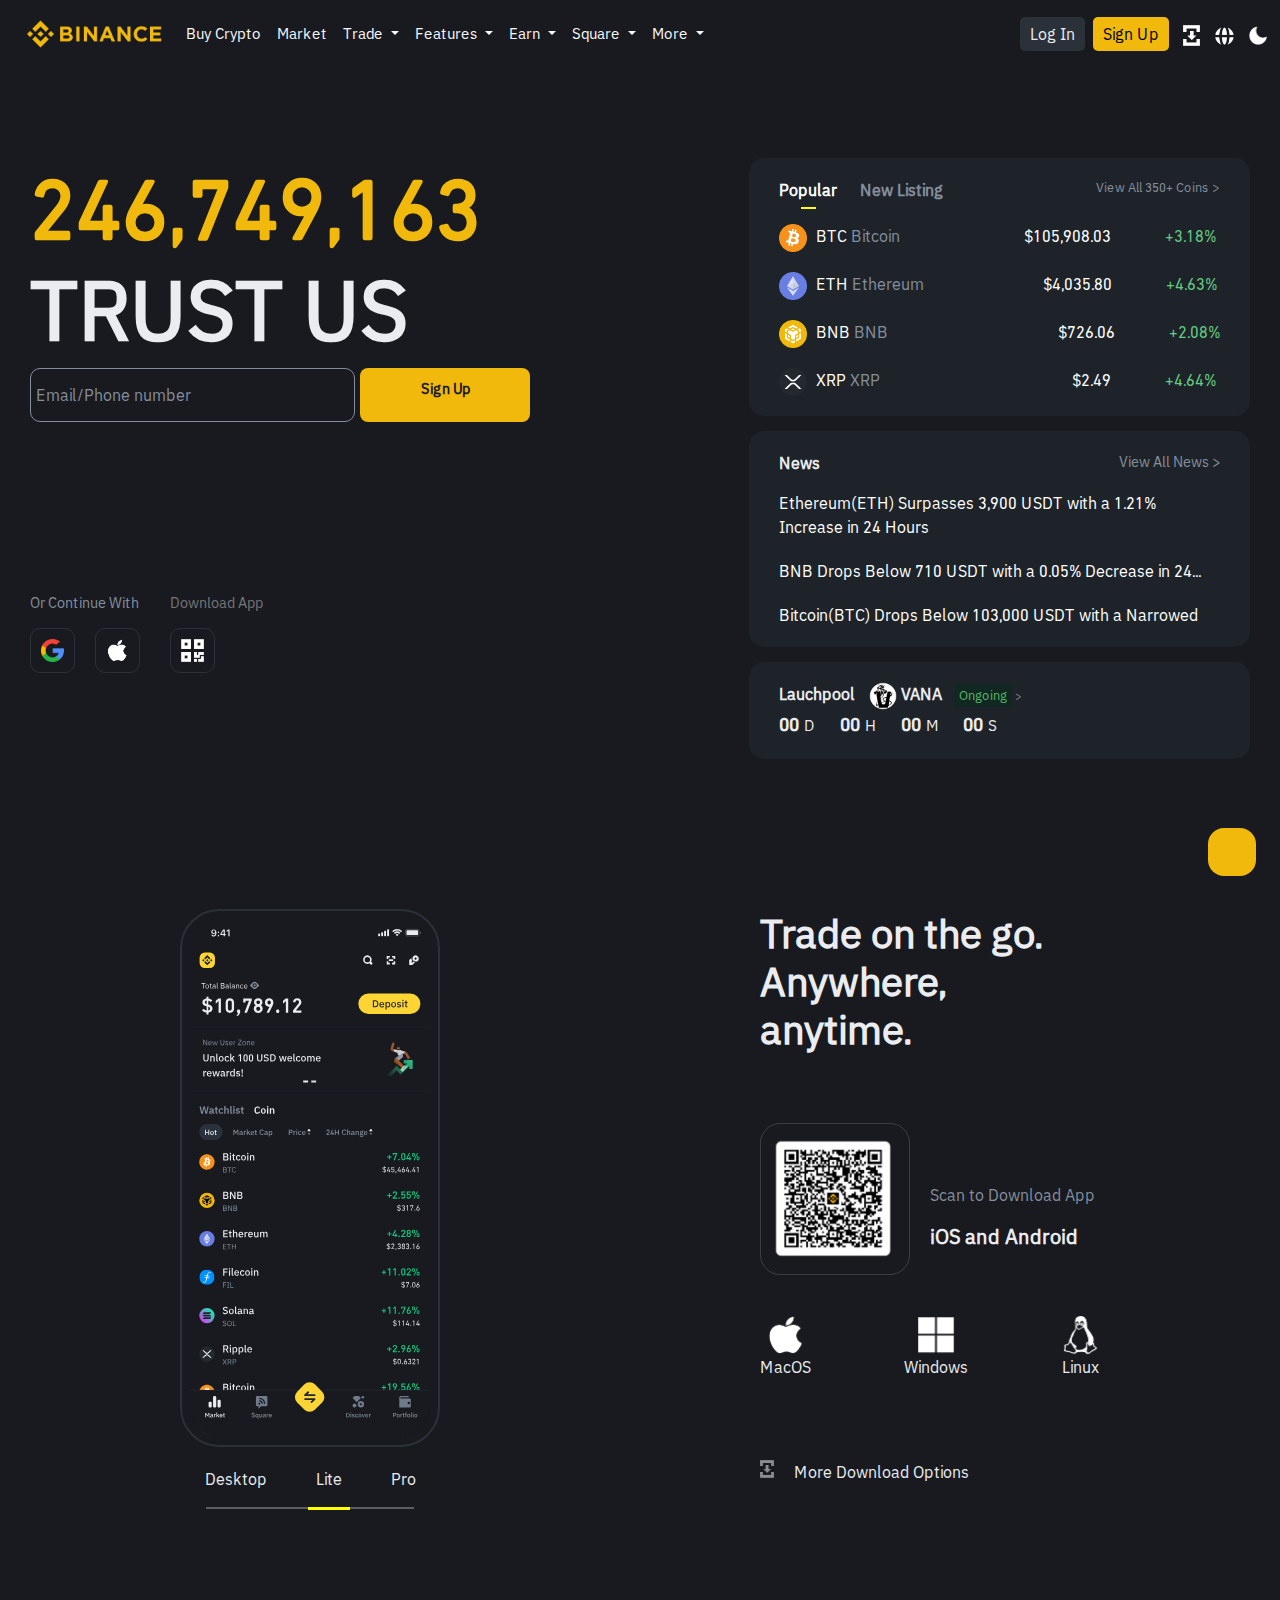
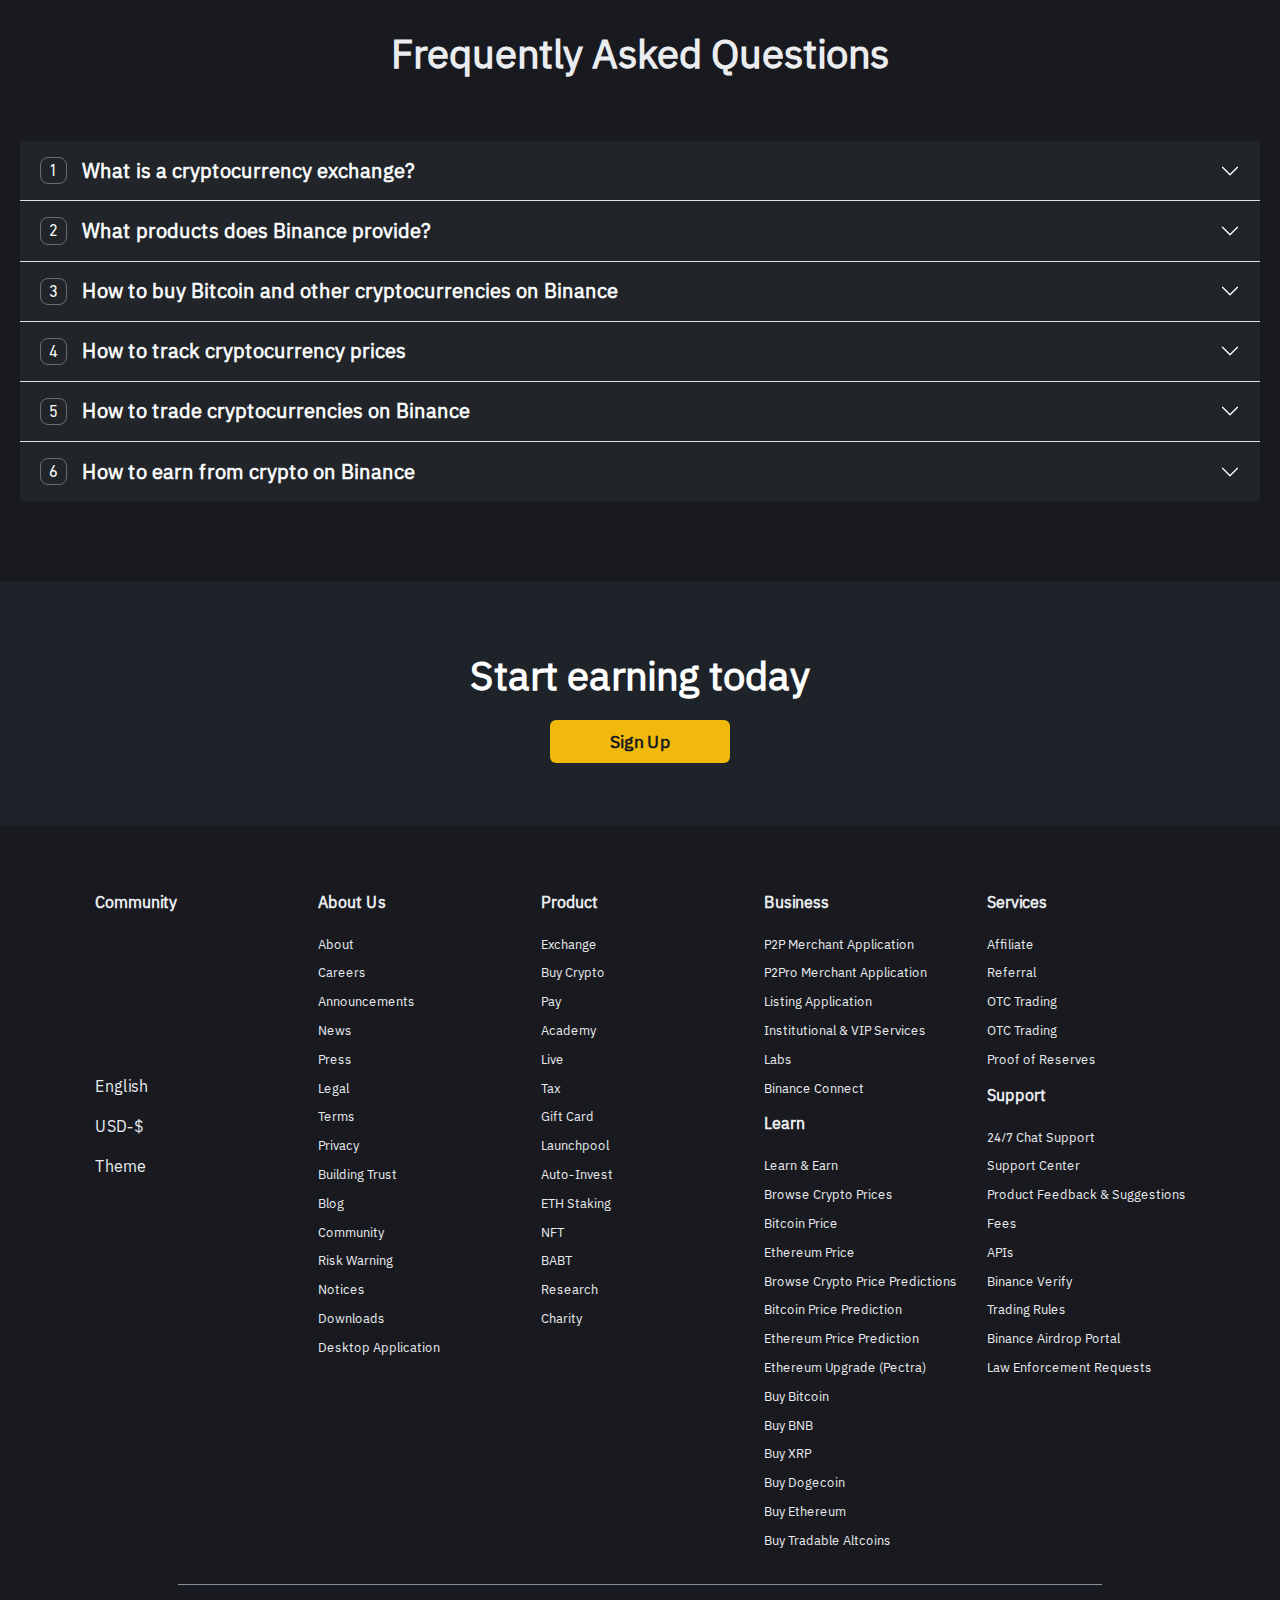
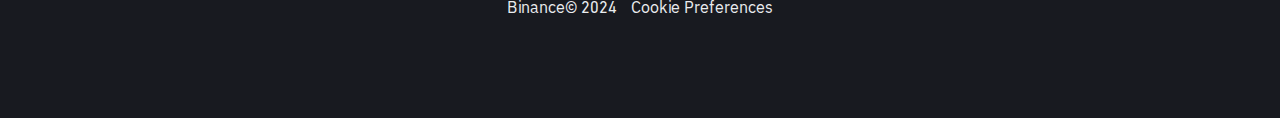
==== commit 6801c814: "i update the market page responsiveness" ====
--- a/index.html
+++ b/index.html
@@ -6,7 +6,7 @@
     <link href="https://cdn.jsdelivr.net/npm/bootstrap@5.3.3/dist/css/bootstrap.min.css" rel="stylesheet" integrity="sha384-QWTKZyjpPEjISv5WaRU9OFeRpok6YctnYmDr5pNlyT2bRjXh0JMhjY6hW+ALEwIH" crossorigin="anonymous">
     <title>Binance</title>
     <link rel="website icon" type="png" href="./multimedia/image/Binance_Logo (2).png">
-    <link rel="stylesheet" href="https://cdnjs.cloudflare.com/ajax/libs/font-awesome/6.7.1/css/all.min.css" integrity="sha512-5Hs3dF2AEPkpNAR7UiOHba+lRSJNeM2ECkwxUIxC1Q/FLycGTbNapWXB4tP889k5T5Ju8fs4b1P5z/iB4nMfSQ==" crossorigin="anonymous" referrerpolicy="no-referrer" />
+    <link rel="stylesheet" href="https://cdnjs.cloudflare.com/ajax/libs/font-awesome/6.7.1/css/all.min.css" integrity="sha512-5Hs3dF2AEPkpNAR7UiOHba+lRSJNeM2ECkwxUIxC1Q/FLycGTbNapWXB4tP889k5T5Ju8fs4b1P5z/iB4nMfSQ==" crossorigin="anonymous" referrerpolicy="no-referrer"/>
     <link rel="stylesheet" href="/index.css">
     
 </head>
@@ -379,7 +379,7 @@
             <div>
                 <h1>
                     <div style="color: var(--primary-color);" class="child">246,749,163</div>
-                    <div style="font-weight: 770;" class="child">USERS</div>
+                    <div style="font-weight: 770;" class="child"></div>
                     <div style="font-weight: 750;" class="child">TRUST US</div>
                 </h1>
                     <div>
@@ -765,17 +765,19 @@
         <i class="fa-solid fa-headset lg" style="color: #000000;"></i>
         <a href="" class="support-content">Support</a>
     </div>
+    
+    
+    <script>
+            $(document).ready(function () {
+                $('.dropdown').hover(function () {
+                    $(this).addClass('show');
+                    $(this).find('.dropdown-menu').addClass('show');
+                }, function () {
+                    $(this).removeClass('show');
+                    $(this).find('.dropdown-menu').removeClass('show');
+                });
+            });
+    </script>
+    <script src="https://cdn.jsdelivr.net/npm/bootstrap@5.3.3/dist/js/bootstrap.bundle.min.js" integrity="sha384-YvpcrYf0tY3lHB60NNkmXc5s9fDVZLESaAA55NDzOxhy9GkcIdslK1eN7N6jIeHz" crossorigin="anonymous"></script>
 </body>
-<script>
-    $(document).ready(function () {
-        $('.dropdown').hover(function () {
-            $(this).addClass('show');
-            $(this).find('.dropdown-menu').addClass('show');
-        }, function () {
-            $(this).removeClass('show');
-            $(this).find('.dropdown-menu').removeClass('show');
-        });
-    });
-</script>
-<script src="https://cdn.jsdelivr.net/npm/bootstrap@5.3.3/dist/js/bootstrap.bundle.min.js" integrity="sha384-YvpcrYf0tY3lHB60NNkmXc5s9fDVZLESaAA55NDzOxhy9GkcIdslK1eN7N6jIeHz" crossorigin="anonymous"></script>
 </html>--- a/index.css
+++ b/index.css
@@ -8,7 +8,7 @@
     src: url(../multimedia/font/BinancePLEX/Binance\ PLEX.ttf);
 }
 :root {
-    --primary-color: rgb(246,212,52);
+    --primary-color: rgb(240,185,11);
     --white: rgb(234,236,239);
     --light-color: rgb(132,142,156);
     --black: rgb(24,26,32);
